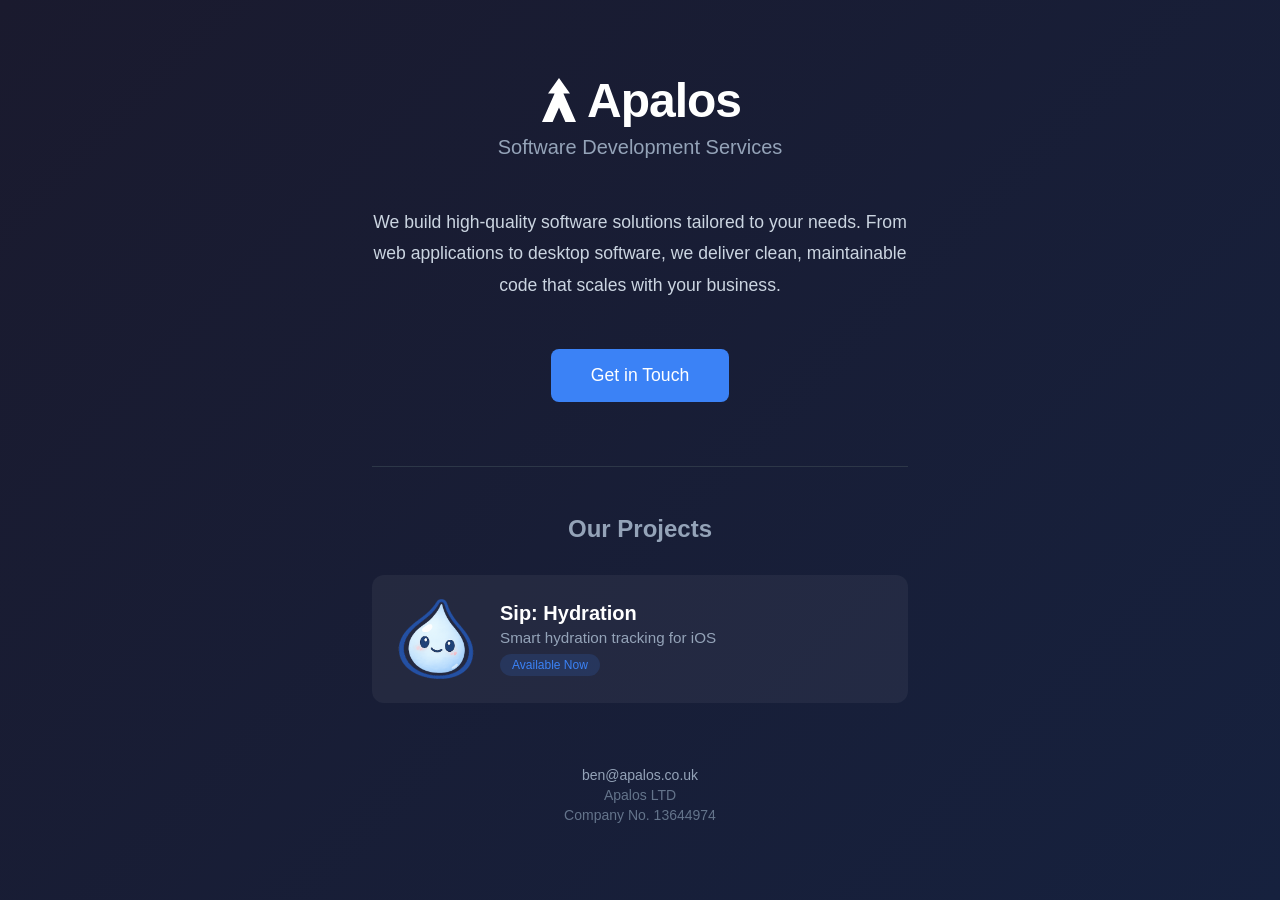
==== index.html @ 9031e7a8 "Add Apalos logo SVG, favicons, web manifest, and email signature" ====
<!DOCTYPE html>
<html lang="en">
<head>
    <meta charset="UTF-8">
    <meta name="viewport" content="width=device-width, initial-scale=1.0">
    <title>Apalos LTD - Software Development Services</title>
    <link rel="icon" href="/favicon.ico" sizes="32x32">
    <link rel="icon" href="/images/favicon.svg" type="image/svg+xml">
    <link rel="apple-touch-icon" href="/images/apple-touch-icon.png">
    <link rel="manifest" href="/site.webmanifest">
    <meta name="theme-color" content="#1a1a2e">
    <style>
        * {
            margin: 0;
            padding: 0;
            box-sizing: border-box;
        }

        body {
            font-family: -apple-system, BlinkMacSystemFont, 'Segoe UI', Roboto, Oxygen, Ubuntu, sans-serif;
            background: linear-gradient(135deg, #1a1a2e 0%, #16213e 100%);
            min-height: 100vh;
            display: flex;
            align-items: center;
            justify-content: center;
            color: #fff;
        }

        .container {
            max-width: 600px;
            padding: 3rem 2rem;
            text-align: center;
        }

        .logo {
            font-size: 3rem;
            font-weight: 700;
            margin-bottom: 0.5rem;
            letter-spacing: -1px;
            display: flex;
            align-items: center;
            justify-content: center;
            gap: 0.5rem;
        }

        .logo-icon {
            width: 2.5rem;
            height: 2.75rem;
        }

        .tagline {
            font-size: 1.25rem;
            color: #94a3b8;
            margin-bottom: 3rem;
        }

        .description {
            font-size: 1.1rem;
            line-height: 1.8;
            color: #cbd5e1;
            margin-bottom: 3rem;
        }

        .cta {
            display: inline-block;
            background: #3b82f6;
            color: #fff;
            padding: 1rem 2.5rem;
            border-radius: 8px;
            text-decoration: none;
            font-size: 1.1rem;
            font-weight: 500;
            transition: background 0.2s ease;
        }

        .cta:hover {
            background: #2563eb;
        }

        .footer {
            margin-top: 4rem;
            font-size: 0.875rem;
            color: #64748b;
        }

        .footer p {
            margin: 0.25rem 0;
        }

        .contact {
            color: #94a3b8;
            text-decoration: none;
        }

        .contact:hover {
            color: #fff;
        }

        .projects {
            margin-top: 4rem;
            padding-top: 3rem;
            border-top: 1px solid #2d3748;
        }

        .projects-title {
            font-size: 1.5rem;
            font-weight: 600;
            margin-bottom: 2rem;
            color: #94a3b8;
        }

        .project-card {
            display: flex;
            align-items: center;
            gap: 1.5rem;
            background: rgba(255, 255, 255, 0.05);
            border-radius: 12px;
            padding: 1.5rem;
            text-decoration: none;
            transition: background 0.2s ease, transform 0.2s ease;
        }

        .project-card:hover {
            background: rgba(255, 255, 255, 0.1);
            transform: translateY(-2px);
        }

        .project-icon {
            width: 80px;
            height: 80px;
            border-radius: 16px;
            object-fit: cover;
        }

        .project-info {
            text-align: left;
        }

        .project-name {
            font-size: 1.25rem;
            font-weight: 600;
            color: #fff;
            margin-bottom: 0.25rem;
        }

        .project-tagline {
            font-size: 0.95rem;
            color: #94a3b8;
            margin-bottom: 0.5rem;
        }

        .project-badge {
            display: inline-block;
            font-size: 0.75rem;
            color: #3b82f6;
            background: rgba(59, 130, 246, 0.15);
            padding: 0.25rem 0.75rem;
            border-radius: 999px;
        }
    </style>
</head>
<body>
    <div class="container">
        <h1 class="logo">
            <svg class="logo-icon" viewBox="0 0 200 220" fill="currentColor">
                <path d="M 100 0 L 155 78 L 122 78 L 185 220 L 132 220 L 100 148 L 68 220 L 15 220 L 78 78 L 45 78 Z"/>
            </svg>
            Apalos
        </h1>
        <p class="tagline">Software Development Services</p>

        <p class="description">
            We build high-quality software solutions tailored to your needs.
            From web applications to desktop software, we deliver clean,
            maintainable code that scales with your business.
        </p>

        <a href="mailto:ben@apalos.co.uk" class="cta">Get in Touch</a>

        <div class="projects">
            <h2 class="projects-title">Our Projects</h2>
            <a href="/sip/" class="project-card">
                <img src="/images/sip-mascot-default-emotion.png" alt="Sip App" class="project-icon">
                <div class="project-info">
                    <div class="project-name">Sip: Hydration</div>
                    <div class="project-tagline">Smart hydration tracking for iOS</div>
                    <span class="project-badge">Available Now</span>
                </div>
            </a>
        </div>

        <div class="footer">
            <p><a href="mailto:ben@apalos.co.uk" class="contact">ben@apalos.co.uk</a></p>
            <p>Apalos LTD</p>
            <p>Company No. 13644974</p>
        </div>
    </div>
</body>
</html>
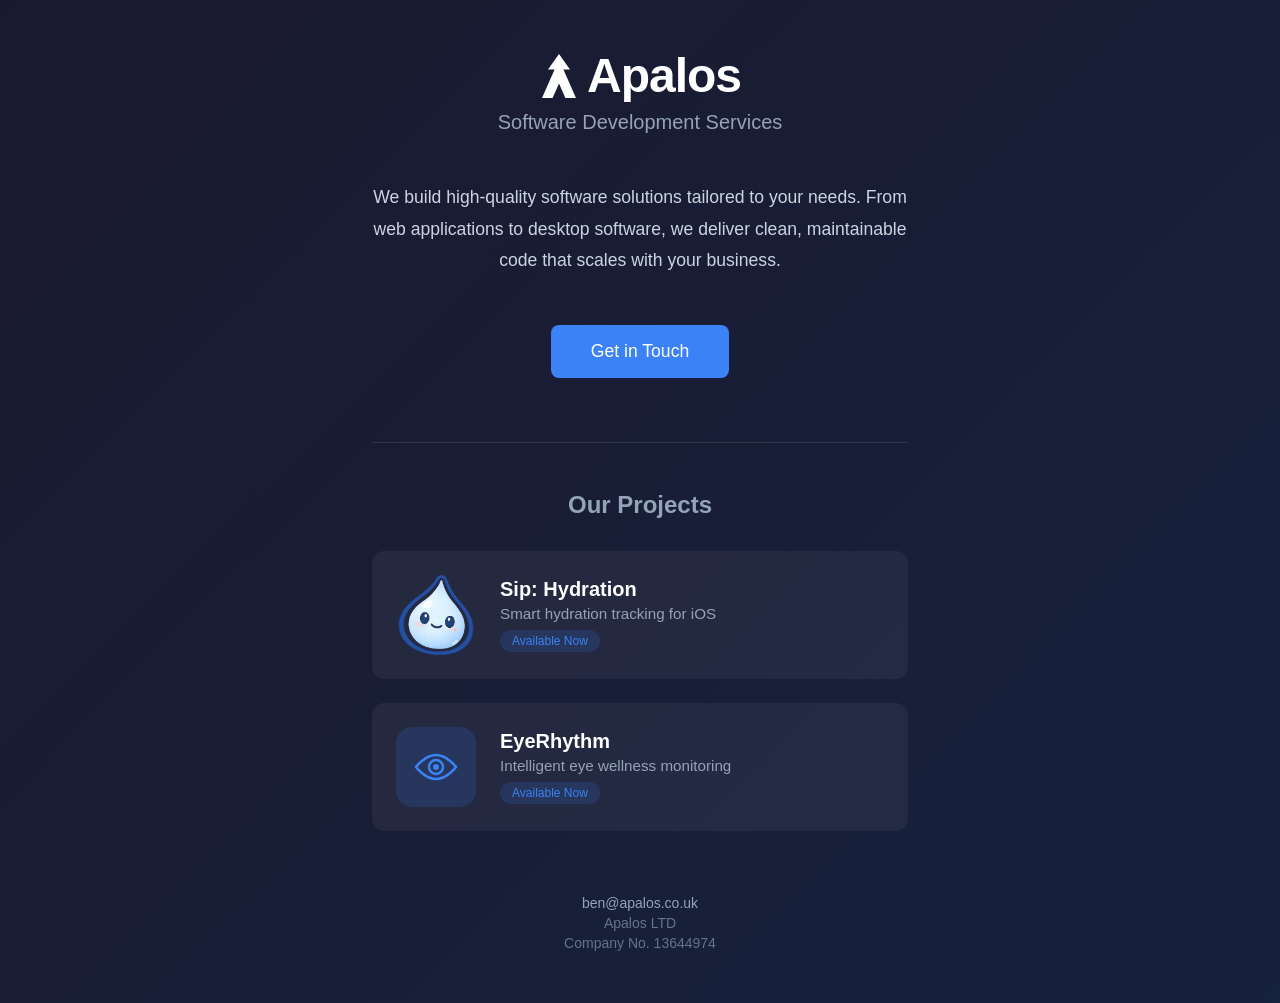
==== commit 20f3d3e6: "Add EyeRhythm project to portfolio Add EyeRhythm (intelligent eye wellness monitoring) as a second p" ====
--- a/index.html
+++ b/index.html
@@ -157,6 +157,23 @@
             padding: 0.25rem 0.75rem;
             border-radius: 999px;
         }
+
+        .project-list {
+            display: flex;
+            flex-direction: column;
+            gap: 1.5rem;
+        }
+
+        .project-icon-svg {
+            width: 80px;
+            height: 80px;
+            border-radius: 16px;
+            background: rgba(59, 130, 246, 0.15);
+            display: flex;
+            align-items: center;
+            justify-content: center;
+            flex-shrink: 0;
+        }
     </style>
 </head>
 <body>
@@ -179,14 +196,30 @@
 
         <div class="projects">
             <h2 class="projects-title">Our Projects</h2>
-            <a href="/sip/" class="project-card">
-                <img src="/images/sip-mascot-default-emotion.png" alt="Sip App" class="project-icon">
-                <div class="project-info">
-                    <div class="project-name">Sip: Hydration</div>
-                    <div class="project-tagline">Smart hydration tracking for iOS</div>
-                    <span class="project-badge">Available Now</span>
-                </div>
-            </a>
+            <div class="project-list">
+                <a href="/sip/" class="project-card">
+                    <img src="/images/sip-mascot-default-emotion.png" alt="Sip App" class="project-icon">
+                    <div class="project-info">
+                        <div class="project-name">Sip: Hydration</div>
+                        <div class="project-tagline">Smart hydration tracking for iOS</div>
+                        <span class="project-badge">Available Now</span>
+                    </div>
+                </a>
+                <a href="/eyerhythm/" class="project-card">
+                    <div class="project-icon-svg">
+                        <svg width="48" height="48" viewBox="0 0 48 48" fill="none" xmlns="http://www.w3.org/2000/svg">
+                            <path d="M24 12C13 12 4 24 4 24C4 24 13 36 24 36C35 36 44 24 44 24C44 24 35 12 24 12Z" stroke="#3b82f6" stroke-width="2.5" fill="none"/>
+                            <circle cx="24" cy="24" r="7" stroke="#3b82f6" stroke-width="2.5" fill="none"/>
+                            <circle cx="24" cy="24" r="3" fill="#3b82f6"/>
+                        </svg>
+                    </div>
+                    <div class="project-info">
+                        <div class="project-name">EyeRhythm</div>
+                        <div class="project-tagline">Intelligent eye wellness monitoring</div>
+                        <span class="project-badge">Available Now</span>
+                    </div>
+                </a>
+            </div>
         </div>
 
         <div class="footer">
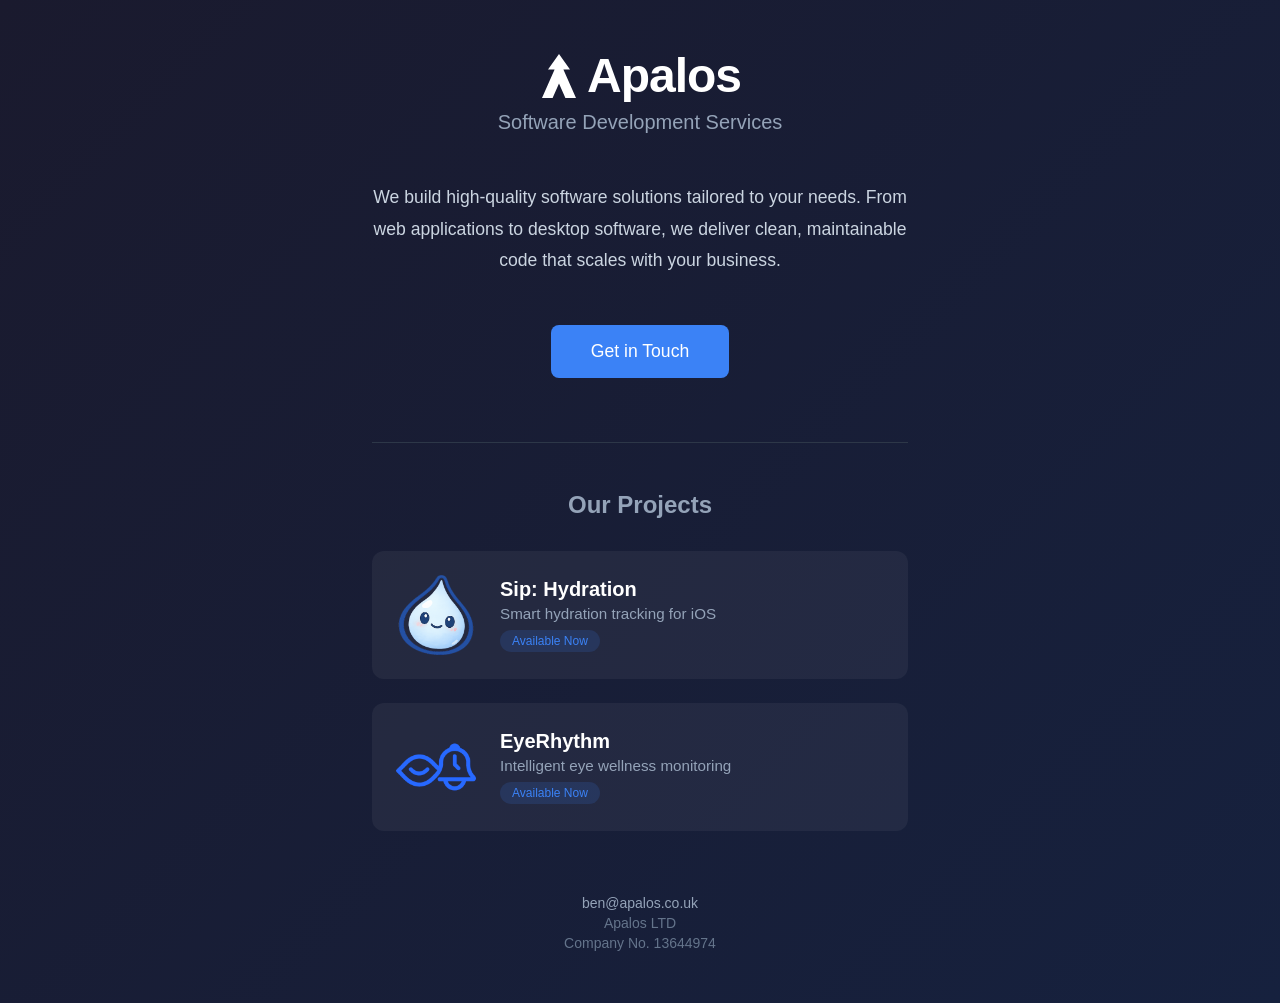
==== commit 4a718525: "Use actual EyeRhythm logo from GitHub repo instead of placeholder Pulled the real logo SVG and PNG f" ====
--- a/index.html
+++ b/index.html
@@ -164,16 +164,6 @@
             gap: 1.5rem;
         }
 
-        .project-icon-svg {
-            width: 80px;
-            height: 80px;
-            border-radius: 16px;
-            background: rgba(59, 130, 246, 0.15);
-            display: flex;
-            align-items: center;
-            justify-content: center;
-            flex-shrink: 0;
-        }
     </style>
 </head>
 <body>
@@ -206,13 +196,7 @@
                     </div>
                 </a>
                 <a href="/eyerhythm/" class="project-card">
-                    <div class="project-icon-svg">
-                        <svg width="48" height="48" viewBox="0 0 48 48" fill="none" xmlns="http://www.w3.org/2000/svg">
-                            <path d="M24 12C13 12 4 24 4 24C4 24 13 36 24 36C35 36 44 24 44 24C44 24 35 12 24 12Z" stroke="#3b82f6" stroke-width="2.5" fill="none"/>
-                            <circle cx="24" cy="24" r="7" stroke="#3b82f6" stroke-width="2.5" fill="none"/>
-                            <circle cx="24" cy="24" r="3" fill="#3b82f6"/>
-                        </svg>
-                    </div>
+                    <img src="/images/eyerhythm-logo.png" alt="EyeRhythm" class="project-icon">
                     <div class="project-info">
                         <div class="project-name">EyeRhythm</div>
                         <div class="project-tagline">Intelligent eye wellness monitoring</div>
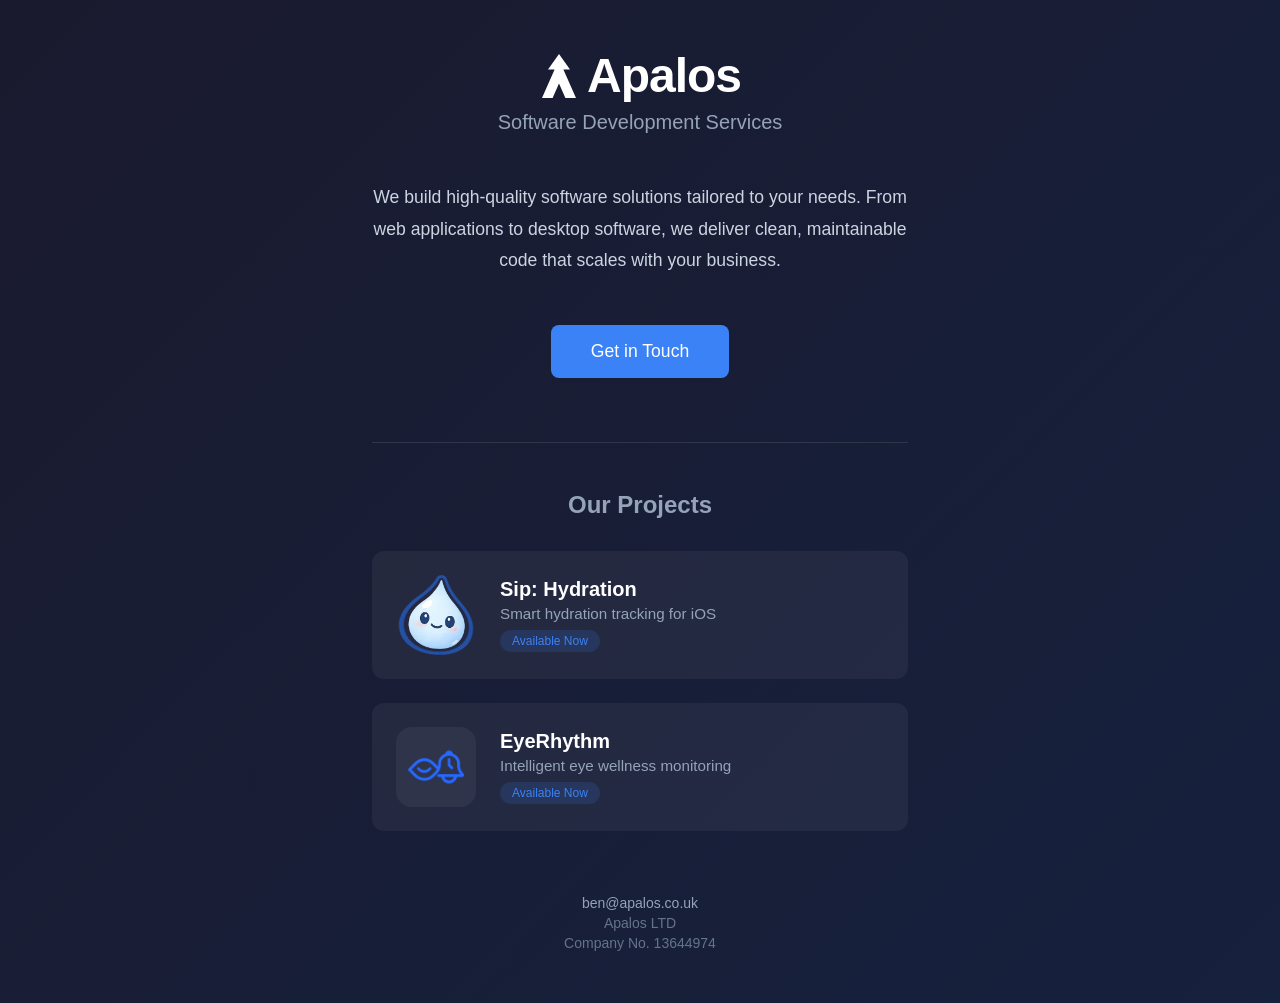
==== commit 3e2e9c0c: "Polish EyeRhythm project icon on homepage Add background, padding, and object-fit: contain to the Ey" ====
--- a/index.html
+++ b/index.html
@@ -163,7 +163,6 @@
             flex-direction: column;
             gap: 1.5rem;
         }
-
     </style>
 </head>
 <body>
@@ -196,7 +195,7 @@
                     </div>
                 </a>
                 <a href="/eyerhythm/" class="project-card">
-                    <img src="/images/eyerhythm-logo.png" alt="EyeRhythm" class="project-icon">
+                    <img src="/images/eyerhythm-logo.png" alt="EyeRhythm" class="project-icon" style="background: rgba(255, 255, 255, 0.05); object-fit: contain; padding: 12px;">
                     <div class="project-info">
                         <div class="project-name">EyeRhythm</div>
                         <div class="project-tagline">Intelligent eye wellness monitoring</div>
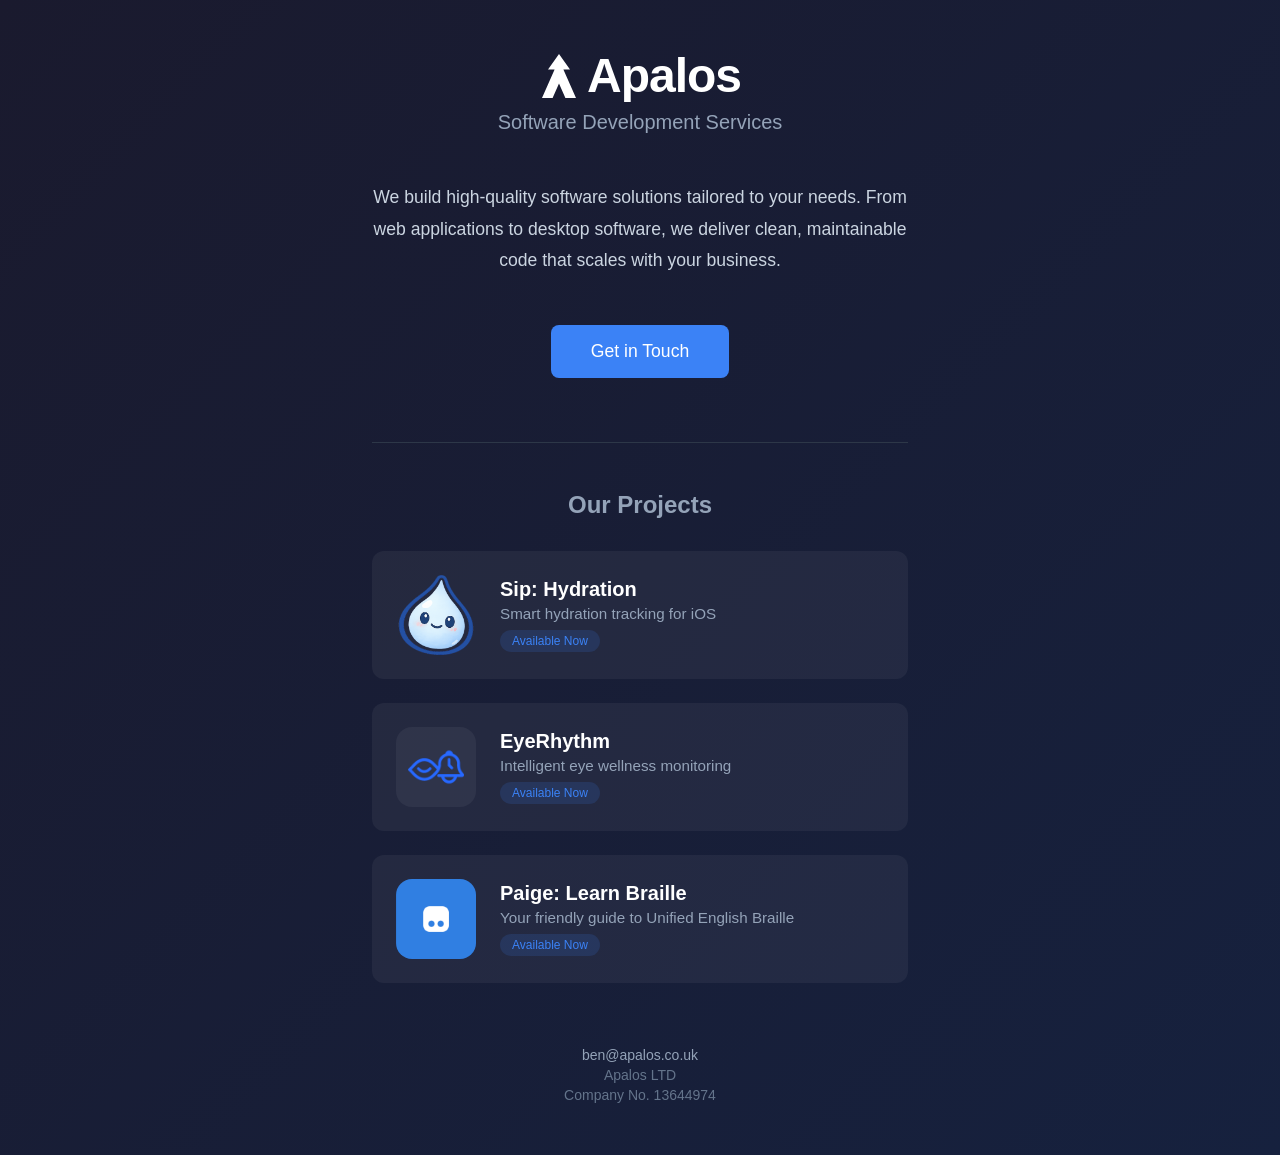
==== commit dace7a20: "Add Paige: Learn Braille project to portfolio Add the Paige Learn Braille app (built for Paige Brail" ====
--- a/index.html
+++ b/index.html
@@ -202,6 +202,14 @@
                         <span class="project-badge">Available Now</span>
                     </div>
                 </a>
+                <a href="/paige/" class="project-card">
+                    <img src="/images/paige-logo.png" alt="Paige - Learn Braille" class="project-icon">
+                    <div class="project-info">
+                        <div class="project-name">Paige: Learn Braille</div>
+                        <div class="project-tagline">Your friendly guide to Unified English Braille</div>
+                        <span class="project-badge">Available Now</span>
+                    </div>
+                </a>
             </div>
         </div>
 
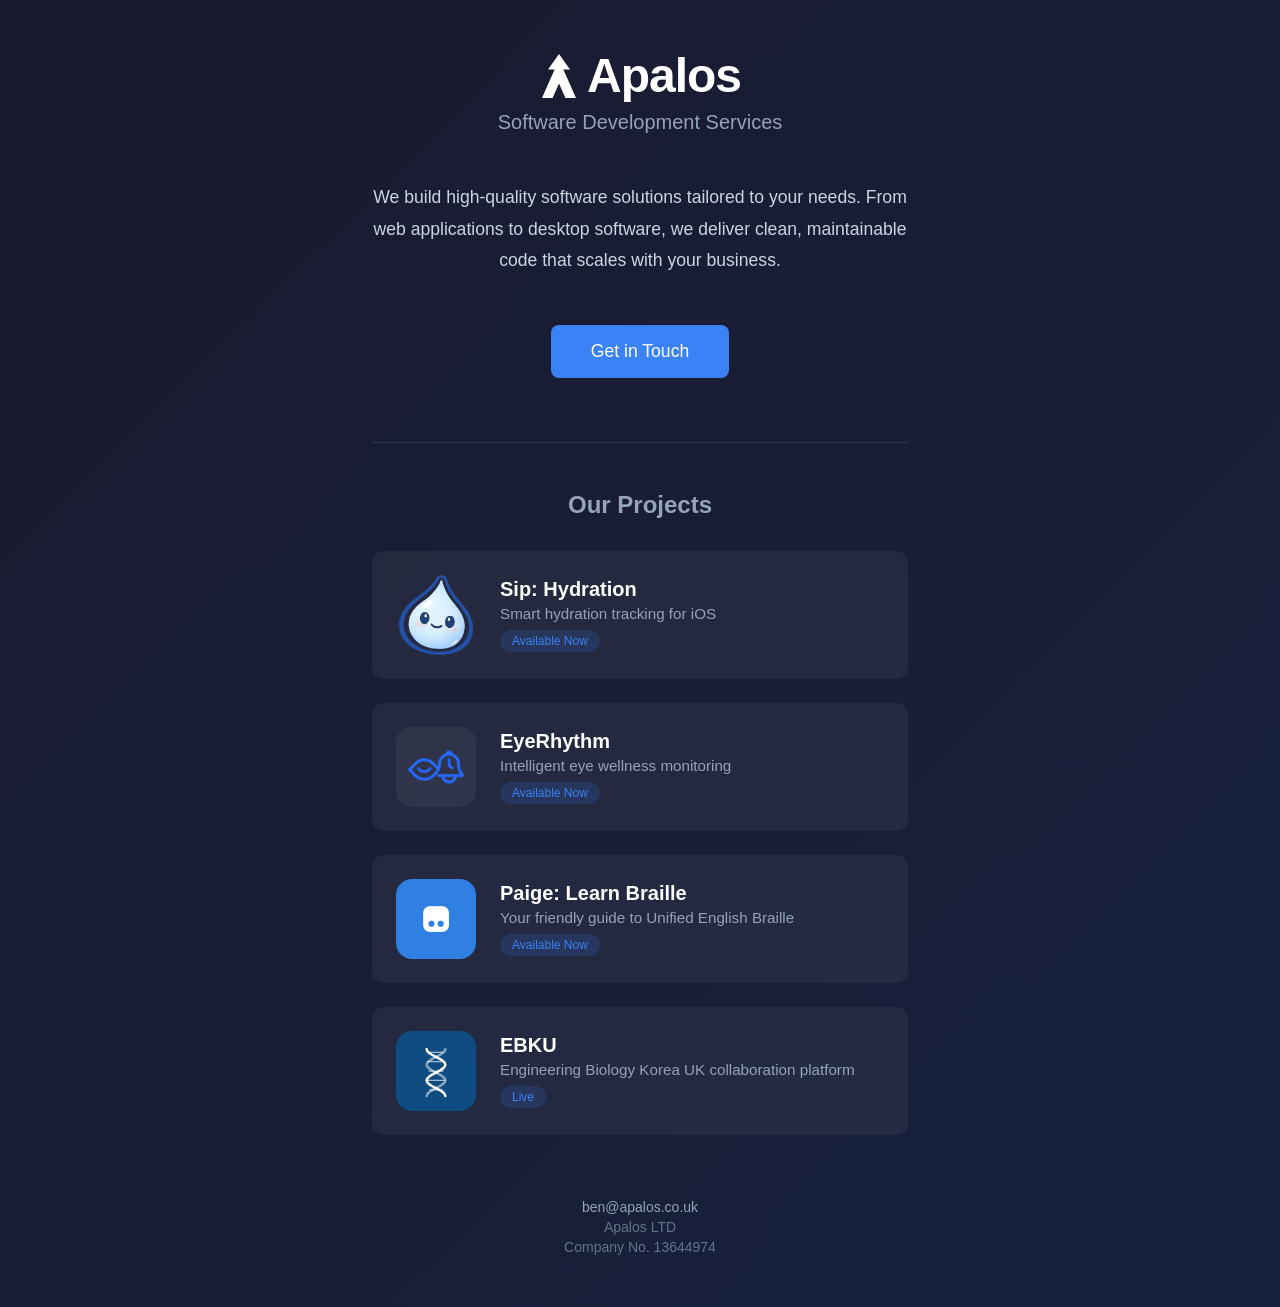
==== commit 8b40a348: "Add EBKU project to portfolio Add the Engineering Biology Korea UK (ebku.org) collaboration platform" ====
--- a/index.html
+++ b/index.html
@@ -210,6 +210,14 @@
                         <span class="project-badge">Available Now</span>
                     </div>
                 </a>
+                <a href="/ebku/" class="project-card">
+                    <img src="/images/ebku-logo.svg" alt="EBKU" class="project-icon">
+                    <div class="project-info">
+                        <div class="project-name">EBKU</div>
+                        <div class="project-tagline">Engineering Biology Korea UK collaboration platform</div>
+                        <span class="project-badge">Live</span>
+                    </div>
+                </a>
             </div>
         </div>
 
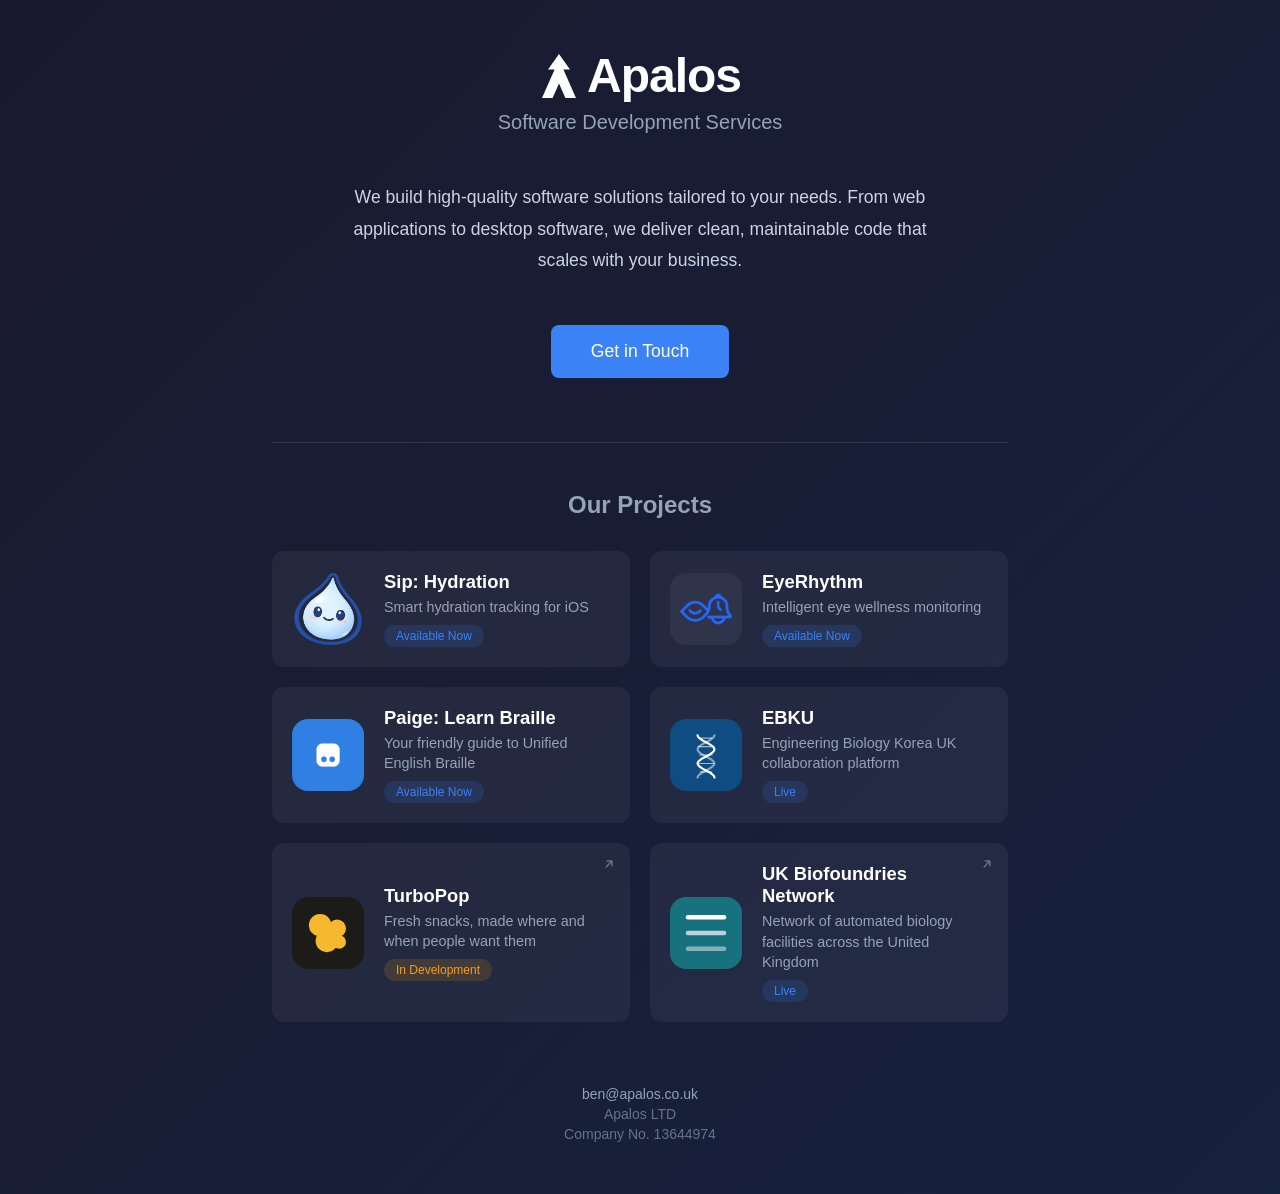
==== commit 7f135ad9: "Add TurboPop and UK Biofoundries projects" ====
--- a/index.html
+++ b/index.html
@@ -27,7 +27,8 @@
         }
 
         .container {
-            max-width: 600px;
+            width: 100%;
+            max-width: 800px;
             padding: 3rem 2rem;
             text-align: center;
         }
@@ -55,10 +56,11 @@
         }
 
         .description {
+            max-width: 600px;
+            margin: 0 auto 3rem;
             font-size: 1.1rem;
             line-height: 1.8;
             color: #cbd5e1;
-            margin-bottom: 3rem;
         }
 
         .cta {
@@ -109,13 +111,20 @@
             color: #94a3b8;
         }
 
+        .project-list {
+            display: grid;
+            grid-template-columns: 1fr;
+            gap: 1.25rem;
+        }
+
         .project-card {
+            position: relative;
             display: flex;
             align-items: center;
-            gap: 1.5rem;
+            gap: 1.25rem;
             background: rgba(255, 255, 255, 0.05);
             border-radius: 12px;
-            padding: 1.5rem;
+            padding: 1.25rem;
             text-decoration: none;
             transition: background 0.2s ease, transform 0.2s ease;
         }
@@ -126,26 +135,39 @@
         }
 
         .project-icon {
-            width: 80px;
-            height: 80px;
+            flex-shrink: 0;
+            width: 72px;
+            height: 72px;
             border-radius: 16px;
             object-fit: cover;
         }
 
+        .project-icon.contain {
+            object-fit: contain;
+            padding: 10px;
+            background: rgba(255, 255, 255, 0.05);
+        }
+
+        .project-icon.light {
+            background: #fff;
+        }
+
         .project-info {
             text-align: left;
+            min-width: 0;
         }
 
         .project-name {
-            font-size: 1.25rem;
+            font-size: 1.15rem;
             font-weight: 600;
             color: #fff;
             margin-bottom: 0.25rem;
         }
 
         .project-tagline {
-            font-size: 0.95rem;
+            font-size: 0.9rem;
             color: #94a3b8;
+            line-height: 1.4;
             margin-bottom: 0.5rem;
         }
 
@@ -158,10 +180,58 @@
             border-radius: 999px;
         }
 
-        .project-list {
-            display: flex;
-            flex-direction: column;
-            gap: 1.5rem;
+        .project-badge.dev {
+            color: #f59e0b;
+            background: rgba(245, 158, 11, 0.15);
+        }
+
+        .external-icon {
+            position: absolute;
+            top: 0.85rem;
+            right: 0.85rem;
+            width: 14px;
+            height: 14px;
+            color: #64748b;
+            transition: color 0.2s ease;
+        }
+
+        .project-card:hover .external-icon {
+            color: #fff;
+        }
+
+        .project-card[target="_blank"] .project-info {
+            padding-right: 1.25rem;
+        }
+
+        @media (min-width: 720px) {
+            .project-list {
+                grid-template-columns: repeat(2, minmax(0, 1fr));
+            }
+        }
+
+        @media (max-width: 400px) {
+            .container {
+                padding: 2.5rem 1.25rem;
+            }
+
+            .logo {
+                font-size: 2.5rem;
+            }
+
+            .project-card {
+                gap: 1rem;
+                padding: 1rem;
+            }
+
+            .project-icon {
+                width: 56px;
+                height: 56px;
+                border-radius: 12px;
+            }
+
+            .project-icon.contain {
+                padding: 8px;
+            }
         }
     </style>
 </head>
@@ -195,7 +265,7 @@
                     </div>
                 </a>
                 <a href="/eyerhythm/" class="project-card">
-                    <img src="/images/eyerhythm-logo.png" alt="EyeRhythm" class="project-icon" style="background: rgba(255, 255, 255, 0.05); object-fit: contain; padding: 12px;">
+                    <img src="/images/eyerhythm-logo.png" alt="EyeRhythm" class="project-icon contain">
                     <div class="project-info">
                         <div class="project-name">EyeRhythm</div>
                         <div class="project-tagline">Intelligent eye wellness monitoring</div>
@@ -217,6 +287,24 @@
                         <div class="project-tagline">Engineering Biology Korea UK collaboration platform</div>
                         <span class="project-badge">Live</span>
                     </div>
+                </a>
+                <a href="https://turbopop-website.vercel.app" class="project-card" target="_blank" rel="noopener">
+                    <img src="/images/turbopop-logo.svg" alt="TurboPop" class="project-icon">
+                    <div class="project-info">
+                        <div class="project-name">TurboPop</div>
+                        <div class="project-tagline">Fresh snacks, made where and when people want them</div>
+                        <span class="project-badge dev">In Development</span>
+                    </div>
+                    <svg class="external-icon" viewBox="0 0 24 24" fill="none" stroke="currentColor" stroke-width="2.5" stroke-linecap="round" stroke-linejoin="round" aria-hidden="true"><path d="M7 17L17 7M9 7h8v8"/></svg>
+                </a>
+                <a href="https://ukbiofoundries.org" class="project-card" target="_blank" rel="noopener">
+                    <img src="/images/uk-biofoundries-logo.svg" alt="UK Biofoundries Network" class="project-icon">
+                    <div class="project-info">
+                        <div class="project-name">UK Biofoundries Network</div>
+                        <div class="project-tagline">Network of automated biology facilities across the United Kingdom</div>
+                        <span class="project-badge">Live</span>
+                    </div>
+                    <svg class="external-icon" viewBox="0 0 24 24" fill="none" stroke="currentColor" stroke-width="2.5" stroke-linecap="round" stroke-linejoin="round" aria-hidden="true"><path d="M7 17L17 7M9 7h8v8"/></svg>
                 </a>
             </div>
         </div>
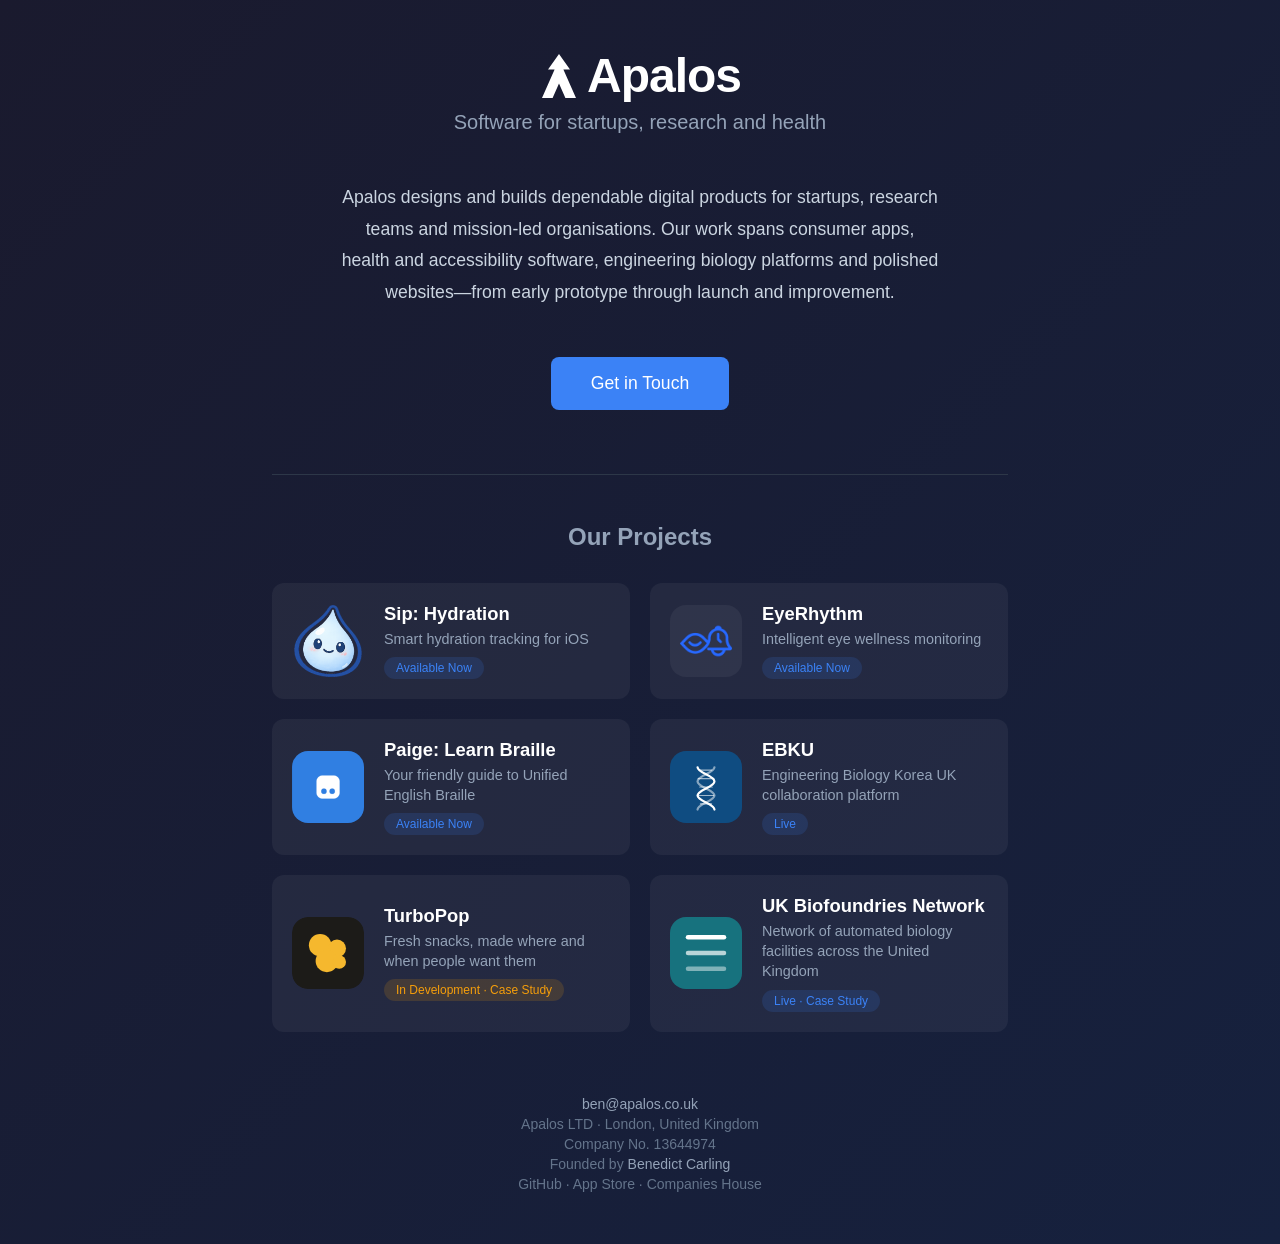
==== commit 9228c6c7: "Improve site discoverability and add case studies" ====
--- a/index.html
+++ b/index.html
@@ -3,12 +3,85 @@
 <head>
     <meta charset="UTF-8">
     <meta name="viewport" content="width=device-width, initial-scale=1.0">
-    <title>Apalos LTD - Software Development Services</title>
+    <title>Apalos LTD | Software for startups, research and health</title>
+    <meta name="description" content="Apalos designs and builds dependable software for startups, research teams and mission-led organisations across health, accessibility, engineering biology and consumer technology.">
+    <meta name="author" content="Apalos LTD">
+    <meta name="robots" content="index, follow">
+    <link rel="canonical" href="https://apalos.co.uk/">
+    <meta property="og:type" content="website">
+    <meta property="og:site_name" content="Apalos">
+    <meta property="og:title" content="Apalos | Software built for ambitious ideas">
+    <meta property="og:description" content="Digital products and websites for startups, research teams and mission-led organisations.">
+    <meta property="og:url" content="https://apalos.co.uk/">
+    <meta property="og:image" content="https://apalos.co.uk/images/og-apalos.png">
+    <meta property="og:image:width" content="1200">
+    <meta property="og:image:height" content="630">
+    <meta property="og:image:alt" content="Apalos — Software built for ambitious ideas">
+    <meta name="twitter:card" content="summary_large_image">
+    <meta name="twitter:title" content="Apalos | Software built for ambitious ideas">
+    <meta name="twitter:description" content="Digital products and websites for startups, research teams and mission-led organisations.">
+    <meta name="twitter:image" content="https://apalos.co.uk/images/og-apalos.png">
+    <meta name="twitter:image:alt" content="Apalos — Software built for ambitious ideas">
     <link rel="icon" href="/favicon.ico" sizes="32x32">
     <link rel="icon" href="/images/favicon.svg" type="image/svg+xml">
     <link rel="apple-touch-icon" href="/images/apple-touch-icon.png">
     <link rel="manifest" href="/site.webmanifest">
     <meta name="theme-color" content="#1a1a2e">
+    <script type="application/ld+json">
+    {
+        "@context": "https://schema.org",
+        "@graph": [
+            {
+                "@type": "Organization",
+                "@id": "https://apalos.co.uk/#organization",
+                "name": "Apalos",
+                "legalName": "Apalos LTD",
+                "url": "https://apalos.co.uk/",
+                "logo": {
+                    "@type": "ImageObject",
+                    "url": "https://apalos.co.uk/images/logo-dark-200.png"
+                },
+                "email": "mailto:ben@apalos.co.uk",
+                "foundingDate": "2021-09-27",
+                "identifier": "UK company number 13644974",
+                "address": {
+                    "@type": "PostalAddress",
+                    "addressLocality": "London",
+                    "addressCountry": "GB"
+                },
+                "founder": {
+                    "@id": "https://apalos.co.uk/#founder"
+                },
+                "sameAs": [
+                    "https://find-and-update.company-information.service.gov.uk/company/13644974",
+                    "https://apps.apple.com/us/developer/apalos-ltd/id1864995617"
+                ]
+            },
+            {
+                "@type": "Person",
+                "@id": "https://apalos.co.uk/#founder",
+                "name": "Benedict Carling",
+                "jobTitle": "Founder and Software Developer",
+                "worksFor": {
+                    "@id": "https://apalos.co.uk/#organization"
+                },
+                "sameAs": [
+                    "https://uk.linkedin.com/in/benedict-carling",
+                    "https://github.com/Benedict-Carling"
+                ]
+            },
+            {
+                "@type": "WebSite",
+                "@id": "https://apalos.co.uk/#website",
+                "url": "https://apalos.co.uk/",
+                "name": "Apalos",
+                "publisher": {
+                    "@id": "https://apalos.co.uk/#organization"
+                }
+            }
+        ]
+    }
+    </script>
     <style>
         * {
             margin: 0;
@@ -98,6 +171,19 @@
             color: #fff;
         }
 
+        .profile-links {
+            margin-top: 0.75rem;
+        }
+
+        .profile-links a {
+            color: #64748b;
+            text-decoration: none;
+        }
+
+        .profile-links a:hover {
+            color: #cbd5e1;
+        }
+
         .projects {
             margin-top: 4rem;
             padding-top: 3rem;
@@ -243,12 +329,13 @@
             </svg>
             Apalos
         </h1>
-        <p class="tagline">Software Development Services</p>
+        <p class="tagline">Software for startups, research and health</p>
 
         <p class="description">
-            We build high-quality software solutions tailored to your needs.
-            From web applications to desktop software, we deliver clean,
-            maintainable code that scales with your business.
+            Apalos designs and builds dependable digital products for startups,
+            research teams and mission-led organisations. Our work spans consumer
+            apps, health and accessibility software, engineering biology platforms
+            and polished websites—from early prototype through launch and improvement.
         </p>
 
         <a href="mailto:ben@apalos.co.uk" class="cta">Get in Touch</a>
@@ -288,31 +375,35 @@
                         <span class="project-badge">Live</span>
                     </div>
                 </a>
-                <a href="https://turbopop-website.vercel.app" class="project-card" target="_blank" rel="noopener">
+                <a href="/turbopop/" class="project-card">
                     <img src="/images/turbopop-logo.svg" alt="TurboPop" class="project-icon">
                     <div class="project-info">
                         <div class="project-name">TurboPop</div>
                         <div class="project-tagline">Fresh snacks, made where and when people want them</div>
-                        <span class="project-badge dev">In Development</span>
-                    </div>
-                    <svg class="external-icon" viewBox="0 0 24 24" fill="none" stroke="currentColor" stroke-width="2.5" stroke-linecap="round" stroke-linejoin="round" aria-hidden="true"><path d="M7 17L17 7M9 7h8v8"/></svg>
-                </a>
-                <a href="https://ukbiofoundries.org" class="project-card" target="_blank" rel="noopener">
+                        <span class="project-badge dev">In Development · Case Study</span>
+                    </div>
+                </a>
+                <a href="/uk-biofoundries/" class="project-card">
                     <img src="/images/uk-biofoundries-logo.svg" alt="UK Biofoundries Network" class="project-icon">
                     <div class="project-info">
                         <div class="project-name">UK Biofoundries Network</div>
                         <div class="project-tagline">Network of automated biology facilities across the United Kingdom</div>
-                        <span class="project-badge">Live</span>
-                    </div>
-                    <svg class="external-icon" viewBox="0 0 24 24" fill="none" stroke="currentColor" stroke-width="2.5" stroke-linecap="round" stroke-linejoin="round" aria-hidden="true"><path d="M7 17L17 7M9 7h8v8"/></svg>
+                        <span class="project-badge">Live · Case Study</span>
+                    </div>
                 </a>
             </div>
         </div>
 
         <div class="footer">
             <p><a href="mailto:ben@apalos.co.uk" class="contact">ben@apalos.co.uk</a></p>
-            <p>Apalos LTD</p>
+            <p>Apalos LTD · London, United Kingdom</p>
             <p>Company No. 13644974</p>
+            <p>Founded by <a href="https://uk.linkedin.com/in/benedict-carling" class="contact" rel="me">Benedict Carling</a></p>
+            <p class="profile-links">
+                <a href="https://github.com/Benedict-Carling" rel="me">GitHub</a> ·
+                <a href="https://apps.apple.com/us/developer/apalos-ltd/id1864995617">App Store</a> ·
+                <a href="https://find-and-update.company-information.service.gov.uk/company/13644974">Companies House</a>
+            </p>
         </div>
     </div>
 </body>
